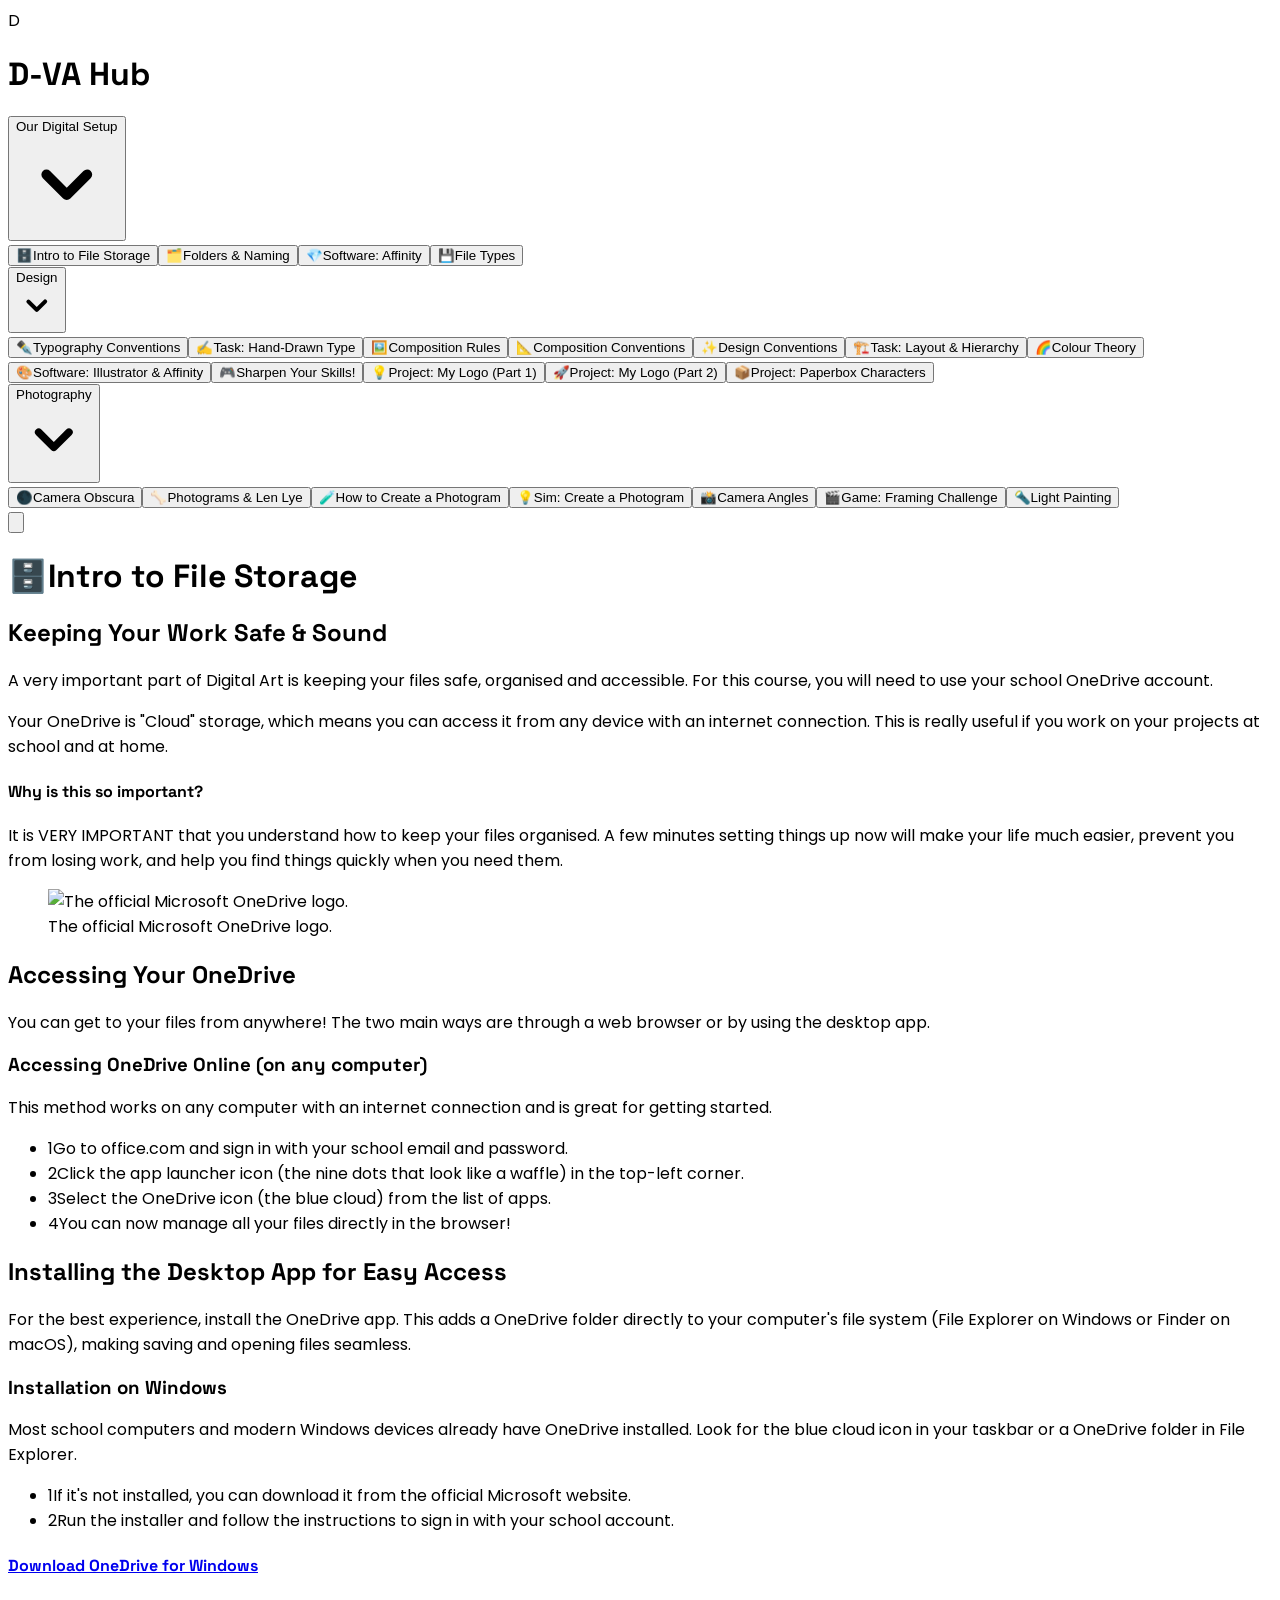
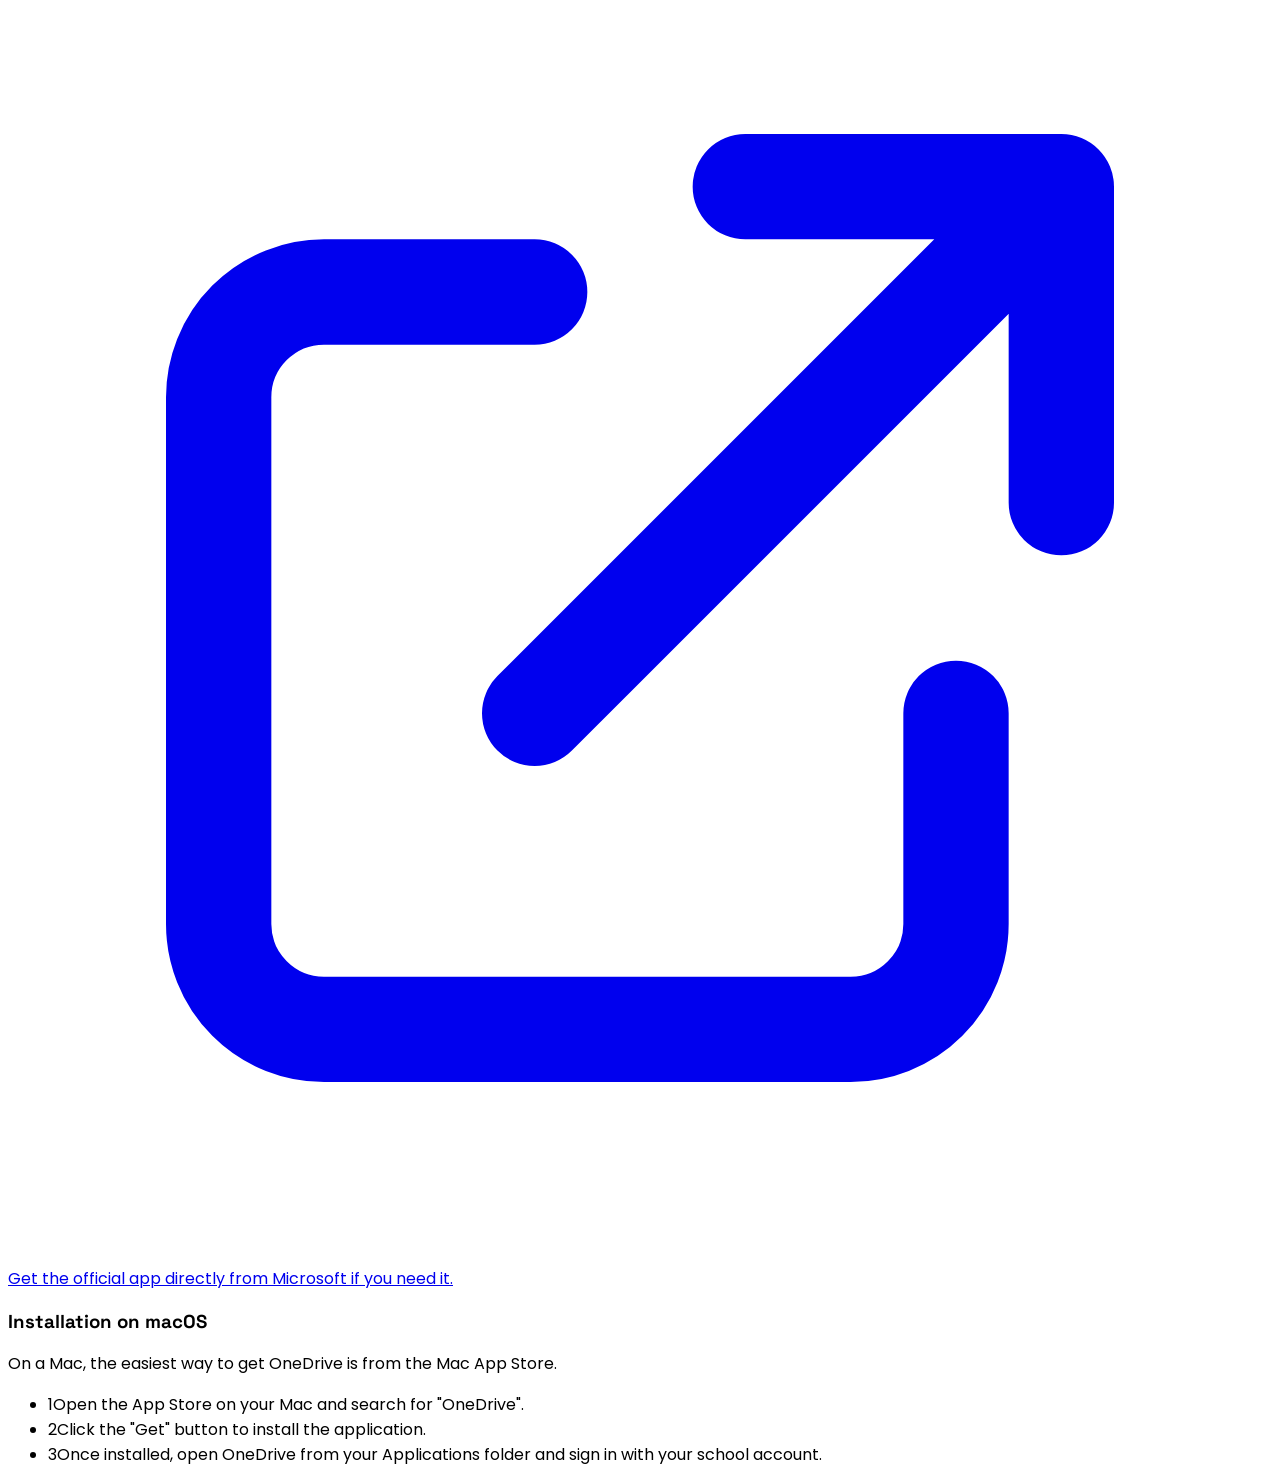
==== index.html @ 86dff72e "v1" ====
<!DOCTYPE html>
<html lang="en">
  <head>
    <meta charset="UTF-8" />
    <meta name="viewport" content="width=device-width, initial-scale=1.0" />
    <title>D-VA Hub: Digital Design & Photography</title>
    <script src="https://cdn.tailwindcss.com"></script>
    <link rel="preconnect" href="https://fonts.googleapis.com">
    <link rel="preconnect" href="https://fonts.gstatic.com" crossorigin>
    <link href="https://fonts.googleapis.com/css2?family=Poppins:wght@400;600;700&family=Space+Grotesk:wght@400;500;700&display=swap" rel="stylesheet">
    <style>
      body {
        font-family: 'Poppins', sans-serif;
      }
      h1, h2, h3, h4, h5, h6 {
        font-family: 'Space Grotesk', sans-serif;
      }
    </style>

  <script type="importmap">
{
  "imports": {
    "@google/genai": "https://aistudiocdn.com/@google/genai@^1.29.0",
    "react-dom/": "https://aistudiocdn.com/react-dom@^19.2.0/",
    "react/": "https://aistudiocdn.com/react@^19.2.0/",
    "react": "https://aistudiocdn.com/react@^19.2.0",
    "three": "https://unpkg.com/three@0.160.0/build/three.module.js"
  }
}
</script>
  <script type="module" crossorigin src="/assets/index-bn5Y7rZ8.js"></script>
  <link rel="stylesheet" crossorigin href="/assets/index-tn0RQdqM.css">
</head>
  <body class="bg-gray-50 dark:bg-gray-900">
    <div id="root"></div>
  </body>
</html>
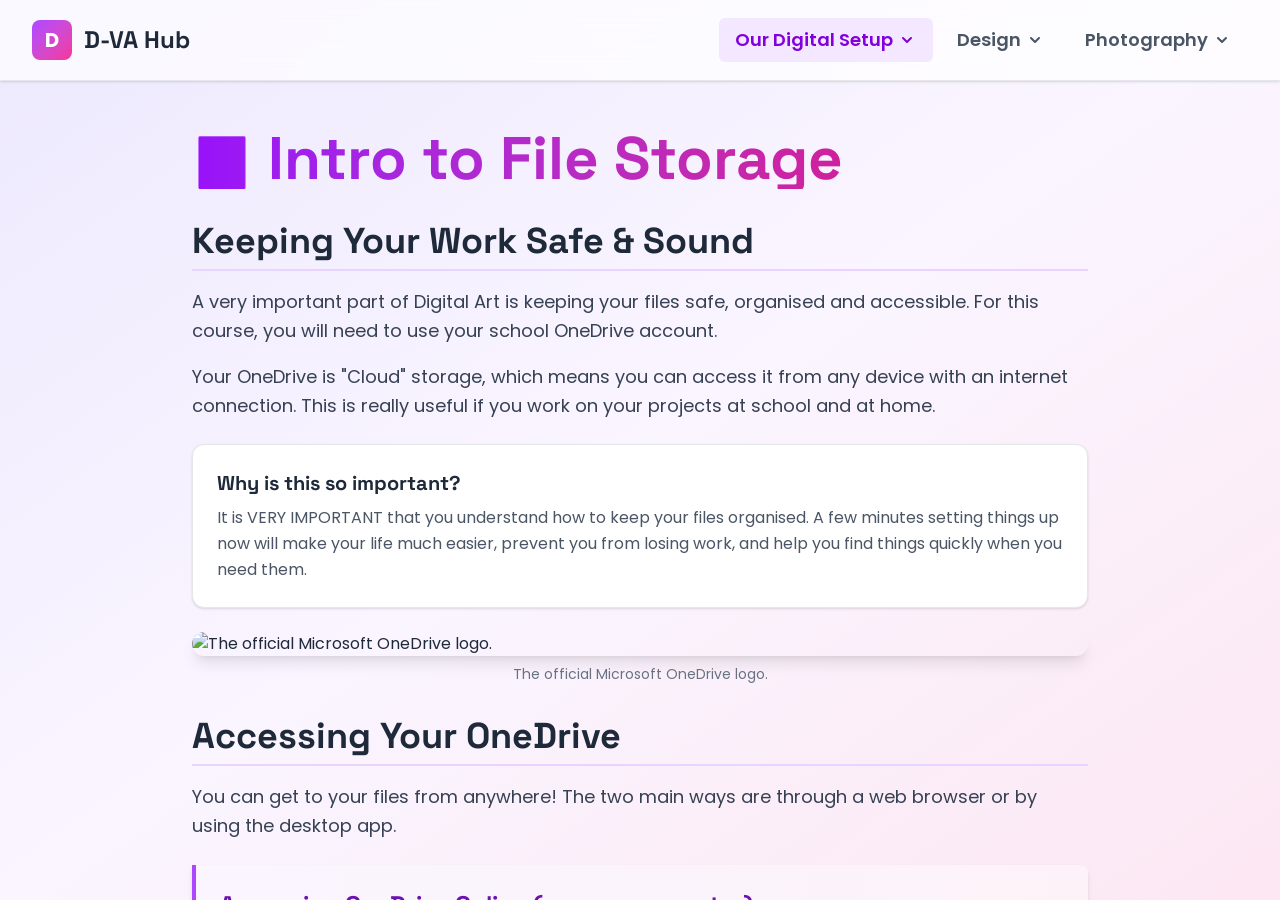
==== commit fcd7cc7d: "v1" ====
--- a/index.html
+++ b/index.html
@@ -1,22 +1,29 @@
-
 <!DOCTYPE html>
 <html lang="en">
-  <head>
-    <meta charset="UTF-8" />
-    <meta name="viewport" content="width=device-width, initial-scale=1.0" />
-    <title>D-VA Hub: Digital Design & Photography</title>
-    <script src="https://cdn.tailwindcss.com"></script>
-    <link rel="preconnect" href="https://fonts.googleapis.com">
-    <link rel="preconnect" href="https://fonts.gstatic.com" crossorigin>
-    <link href="https://fonts.googleapis.com/css2?family=Poppins:wght@400;600;700&family=Space+Grotesk:wght@400;500;700&display=swap" rel="stylesheet">
-    <style>
-      body {
-        font-family: 'Poppins', sans-serif;
-      }
-      h1, h2, h3, h4, h5, h6 {
-        font-family: 'Space Grotesk', sans-serif;
-      }
-    </style>
+
+<head>
+  <meta charset="UTF-8" />
+  <meta name="viewport" content="width=device-width, initial-scale=1.0" />
+  <title>D-VA Hub: Digital Design & Photography</title>
+  <link rel="preconnect" href="https://fonts.googleapis.com">
+  <link rel="preconnect" href="https://fonts.gstatic.com" crossorigin>
+  <link
+    href="https://fonts.googleapis.com/css2?family=Poppins:wght@400;600;700&family=Space+Grotesk:wght@400;500;700&display=swap"
+    rel="stylesheet">
+  <style>
+    body {
+      font-family: 'Poppins', sans-serif;
+    }
+
+    h1,
+    h2,
+    h3,
+    h4,
+    h5,
+    h6 {
+      font-family: 'Space Grotesk', sans-serif;
+    }
+  </style>
 
   <script type="importmap">
 {
@@ -29,10 +36,12 @@
   }
 }
 </script>
-  <script type="module" crossorigin src="/assets/index-bn5Y7rZ8.js"></script>
-  <link rel="stylesheet" crossorigin href="/assets/index-tn0RQdqM.css">
+  <script type="module" crossorigin src="/assets/index-CwCJD_Ni.js"></script>
+  <link rel="stylesheet" crossorigin href="/assets/index-DA-jEfKA.css">
 </head>
-  <body class="bg-gray-50 dark:bg-gray-900">
-    <div id="root"></div>
-  </body>
+
+<body class="bg-gray-50 dark:bg-gray-900">
+  <div id="root"></div>
+</body>
+
 </html>
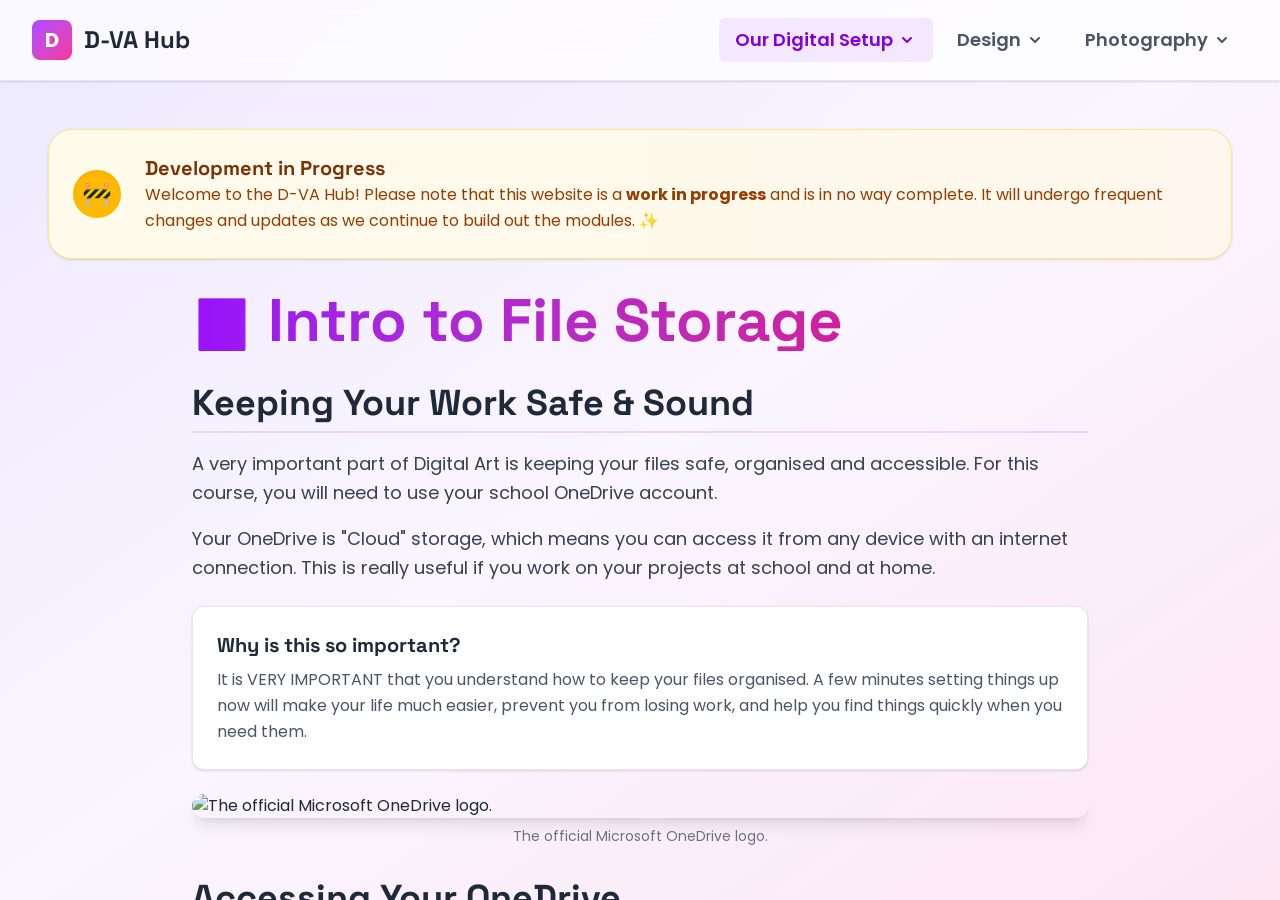
==== commit 626d4cc1: "v1" ====
--- a/index.html
+++ b/index.html
@@ -36,8 +36,8 @@
   }
 }
 </script>
-  <script type="module" crossorigin src="/assets/index-CwCJD_Ni.js"></script>
-  <link rel="stylesheet" crossorigin href="/assets/index-DA-jEfKA.css">
+  <script type="module" crossorigin src="./assets/index.js"></script>
+  <link rel="stylesheet" crossorigin href="./assets/index.css">
 </head>
 
 <body class="bg-gray-50 dark:bg-gray-900">
